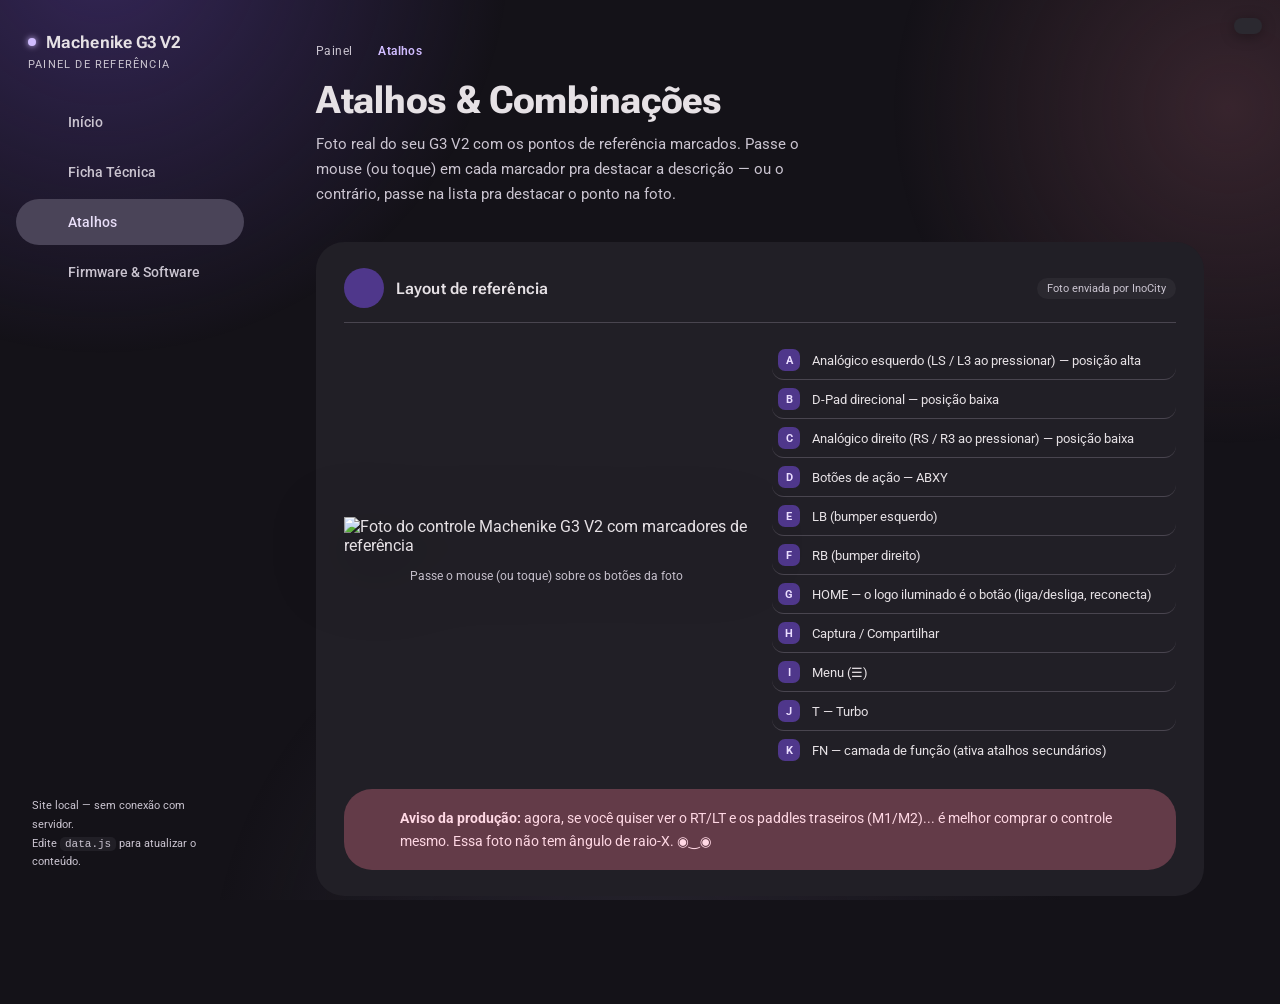
==== atalhos.html @ 8c6d6651 "Add files via upload" ====
<!DOCTYPE html>
<html lang="pt-BR">
<head>
<meta charset="UTF-8">
<meta name="viewport" content="width=device-width, initial-scale=1.0">
<meta name="color-scheme" content="dark">
<link rel="icon" type="image/svg+xml" href="favicon.svg">
<meta name="description" content="Painel de referência não-oficial do Machenike G3 V2: ficha técnica, atalhos de botões e guia de firmware.">
<title>Atalhos — Machenike G3 V2</title>
<link rel="stylesheet" href="style.css">
<script src="fundo-organico.js" defer></script>
<script src="mdharmony-switch.js" defer></script>
</head>
<body>
  <fundo-organico largura="460" velocidade="media" opacidade="0.13" style="bottom:-140px; left:-120px; opacity:0;"></fundo-organico>
  <div id="motion-toggle"></div>

  <div class="shell">
    <aside class="sidebar" id="sidebar"></aside>
    <main>
      <div class="breadcrumb">Painel <span class="micon" data-icon="chevron_right" style="width:14px;height:14px;"></span> <span class="accent">Atalhos</span></div>
      <h1 class="page-title">Atalhos & Combinações</h1>
      <p class="page-sub">Foto real do seu G3 V2 com os pontos de referência marcados. Passe o mouse (ou toque) em cada marcador pra destacar a descrição — ou o contrário, passe na lista pra destacar o ponto na foto.</p>

      <div class="panel">
        <div class="panel__head">
          <div class="head-left">
            <div class="icon-chip"><span class="micon" data-icon="gamepad"></span></div>
            <h2>Layout de referência</h2>
          </div>
          <span class="tag">Foto enviada por InoCity</span>
        </div>
        <div class="diagram-wrap">
          <div>
            <div class="photo-diagram">
              <img src="controle-foto.png" alt="Foto do controle Machenike G3 V2 com marcadores de referência">
              <button class="marker" data-letter="A" aria-label="Analógico esquerdo" style="left:24.7%; top:28.5%; width:46px; height:46px; border-radius:50%;"></button>
              <button class="marker" data-letter="B" aria-label="D-Pad direcional" style="left:36.9%; top:51.6%; width:56px; height:56px; border-radius:50%;"></button>
              <button class="marker" data-letter="C" aria-label="Analógico direito" style="left:62.9%; top:49.8%; width:46px; height:46px; border-radius:50%;"></button>
              <button class="marker" data-letter="D" aria-label="Botões de ação" style="left:75.6%; top:28.5%; width:60px; height:60px; border-radius:50%;"></button>
              <button class="marker" data-letter="E" aria-label="LB" style="left:26.9%; top:2.2%; width:52px; height:22px; border-radius:999px;"></button>
              <button class="marker" data-letter="F" aria-label="RB" style="left:72.4%; top:2.2%; width:52px; height:22px; border-radius:999px;"></button>
              <button class="marker" data-letter="G" aria-label="HOME" style="left:50.1%; top:15.5%; width:30px; height:30px; border-radius:50%;"></button>
              <button class="marker" data-letter="H" aria-label="Captura / Compartilhar" style="left:42.3%; top:25.5%; width:15px; height:15px; border-radius:50%;"></button>
              <button class="marker" data-letter="I" aria-label="Menu" style="left:57.4%; top:25.3%; width:15px; height:15px; border-radius:50%;"></button>
              <button class="marker" data-letter="J" aria-label="Turbo" style="left:50.0%; top:31.0%; width:24px; height:16px; border-radius:999px;"></button>
              <button class="marker" data-letter="K" aria-label="FN" style="left:50.0%; top:38.9%; width:24px; height:16px; border-radius:999px;"></button>
            </div>
            <p class="photo-diagram__hint">Passe o mouse (ou toque) sobre os botões da foto</p>
          </div>
          <ul class="legend" id="legend">
            <li data-letter="A"><span class="letter">A</span> Analógico esquerdo (LS / L3 ao pressionar) — posição alta</li>
            <li data-letter="B"><span class="letter">B</span> D-Pad direcional — posição baixa</li>
            <li data-letter="C"><span class="letter">C</span> Analógico direito (RS / R3 ao pressionar) — posição baixa</li>
            <li data-letter="D"><span class="letter">D</span> Botões de ação — ABXY</li>
            <li data-letter="E"><span class="letter">E</span> LB (bumper esquerdo)</li>
            <li data-letter="F"><span class="letter">F</span> RB (bumper direito)</li>
            <li data-letter="G"><span class="letter">G</span> HOME — o logo iluminado é o botão (liga/desliga, reconecta)</li>
            <li data-letter="H"><span class="letter">H</span> Captura / Compartilhar</li>
            <li data-letter="I"><span class="letter">I</span> Menu (☰)</li>
            <li data-letter="J"><span class="letter">J</span> T — Turbo</li>
            <li data-letter="K"><span class="letter">K</span> FN — camada de função (ativa atalhos secundários)</li>
          </ul>
        </div>

        <div class="callout" style="margin-top:20px; margin-bottom:0;">
          <span class="micon" data-icon="info"></span>
          <div>
            <strong>Aviso da produção:</strong> agora, se você quiser ver o RT/LT e os paddles traseiros (M1/M2)... é melhor comprar o controle mesmo. Essa foto não tem ângulo de raio-X. ◉‿◉
          </div>
        </div>
      </div>

      <div id="shortcuts"></div>
    </main>
  </div>

  <script src="icons.js"></script>
  <script src="ripple.js"></script>
  <script src="data.js"></script>
  <script src="nav.js"></script>
  <script>
    renderSidebar("atalhos.html");
    renderMotionToggle();

    const container = document.getElementById("shortcuts");
    container.innerHTML = SHORTCUTS.map((block) => `
      <div class="panel">
        <div class="panel__head">
          <div class="head-left">
            <div class="icon-chip"><span class="micon" data-icon="${block.icon}"></span></div>
            <h2>${block.categoria}</h2>
          </div>
        </div>
        ${block.lista ? block.lista.map((item) => `
          <div class="shortcut-row">
            <span class="combo">${item.combo}</span>
            <span class="acao">${item.acao}</span>
          </div>
        `).join("") : ""}
        ${block.subsecoes ? block.subsecoes.map((sub) => `
          <div class="subsecao">
            <h3 class="subsecao__titulo">${sub.titulo}</h3>
            <div class="subsecao__corpo${sub.nota ? " com-nota" : ""}">
              <ol class="steps">
                ${sub.passos.map((passo) => `<li>${passo}</li>`).join("")}
              </ol>
              ${sub.nota ? `
                <div class="callout callout--compacta">
                  <span class="micon" data-icon="info"></span>
                  <div>${sub.nota}</div>
                </div>
              ` : ""}
            </div>
          </div>
        `).join("") : ""}
      </div>
    `).join("");
    hydrateIcons(document);

    /* liga o hover/foco dos marcadores na foto com a linha correspondente
       na legenda, nos dois sentidos — destaque visual sincronizado. */
    const markers = document.querySelectorAll(".marker");
    const legendItems = document.querySelectorAll("#legend li[data-letter]");

    function ativar(letra) {
      markers.forEach((m) => m.classList.toggle("is-active", m.dataset.letter === letra));
      legendItems.forEach((li) => li.classList.toggle("is-active", li.dataset.letter === letra));
    }
    function desativarTudo() {
      markers.forEach((m) => m.classList.remove("is-active"));
      legendItems.forEach((li) => li.classList.remove("is-active"));
    }

    markers.forEach((m) => {
      m.addEventListener("mouseenter", () => ativar(m.dataset.letter));
      m.addEventListener("focus", () => ativar(m.dataset.letter));
      m.addEventListener("mouseleave", desativarTudo);
      m.addEventListener("blur", desativarTudo);
    });
    legendItems.forEach((li) => {
      li.addEventListener("mouseenter", () => ativar(li.dataset.letter));
      li.addEventListener("mouseleave", desativarTudo);
    });
  </script>
</body>
</html>
---- style.css ----
@import url('https://fonts.googleapis.com/css2?family=Roboto:wght@400;500;700&family=Roboto+Flex:opsz,wght@8..144,400..800&display=swap');

/* ============================================================
   MATERIAL YOU — Dynamic Color (baseline M3 dark tonal palette)
   Seed: violeta expressivo (padrão M3), com secundário/terciário
   derivados — a mesma estrutura de cor que o Android usa a
   partir do papel de parede.
   ============================================================ */
:root {
  --md-primary: #D0BCFF;
  --md-on-primary: #381E72;
  --md-primary-container: #4F378B;
  --md-on-primary-container: #EADDFF;

  --md-secondary: #CCC2DC;
  --md-on-secondary: #332D41;
  --md-secondary-container: #4A4458;
  --md-on-secondary-container: #E8DEF8;

  --md-tertiary: #EFB8C8;
  --md-on-tertiary: #492532;
  --md-tertiary-container: #633B48;
  --md-on-tertiary-container: #FFD8E4;

  --md-error: #F2B8B5;

  --md-bg: #141218;
  --md-on-bg: #E6E1E5;

  --md-surface: #141218;
  --md-on-surface: #E6E1E5;
  --md-surface-variant: #49454F;
  --md-on-surface-variant: #CAC4D0;

  --md-outline: #938F99;
  --md-outline-variant: #49454F;

  --md-scrim-lowest: #0F0D13;
  --md-surface-low: #1D1B20;
  --md-surface-container: #211F26;
  --md-surface-high: #2B2930;
  --md-surface-highest: #36343B;

  --shape-xs: 12px;
  --shape-sm: 16px;
  --shape-md: 20px;
  --shape-lg: 28px;
  --shape-xl: 36px;

  --m3-standard: cubic-bezier(0.2, 0, 0, 1);
  --m3-spring: cubic-bezier(0.34, 1.56, 0.64, 1);
  --m3-spring-soft: cubic-bezier(0.3, 1.2, 0.4, 1);

  --font-body: 'Roboto', system-ui, sans-serif;
  --font-display: 'Roboto Flex', 'Roboto', system-ui, sans-serif;
  --mono: 'Roboto', system-ui, monospace;

  /* ------------------------------------------------------------
     Pontes de compatibilidade para os Web Components trazidos do
     repo md3-componentes (evyly). Esses componentes esperam as
     variáveis --md-sys-color-* e --md-motion-* no host da página
     (padrão de nomenclatura oficial do Material Design Tokens).
     Sem isso, o switch por exemplo perde a cor E a animação de
     "esticar" o thumb (o transition-duration vira inválido).
     ------------------------------------------------------------ */
  --md-sys-color-primary: var(--md-primary);
  --md-sys-color-on-primary: var(--md-on-primary);
  --md-sys-color-primary-container: var(--md-primary-container);
  --md-sys-color-on-primary-container: var(--md-on-primary-container);
  --md-sys-color-secondary-container: var(--md-secondary-container);
  --md-sys-color-on-secondary-container: var(--md-on-secondary-container);
  --md-sys-color-surface-variant: var(--md-surface-variant);
  --md-sys-color-outline: var(--md-outline);
  --md-sys-color-on-surface: var(--md-on-surface);
  --md-sys-color-inverse-on-surface: var(--md-surface-highest);
  --md-sys-shape-corner-full: 624.9375rem;

  --md-motion-duration: 380ms;
  --md-motion-easing-standard: cubic-bezier(0.2, 0, 0, 1);
  --md-motion-easing-expressive: cubic-bezier(0.3, 1, 0.1, 1);
  --md-motion-easing-stretch: cubic-bezier(0.42, 1.67, 0.21, 0.9);
}

* { box-sizing: border-box; }

html { background: #141218; }

html, body {
  margin: 0;
  padding: 0;
  background: var(--md-bg);
  color: var(--md-on-bg);
  font-family: var(--font-body);
}

body {
  position: relative;
  min-height: 100vh;
  overflow-x: hidden;
}

body::before {
  content: "";
  position: fixed;
  inset: 0;
  z-index: 0;
  background:
    radial-gradient(680px circle at 8% -6%, color-mix(in srgb, var(--md-primary-container) 55%, transparent), transparent 60%),
    radial-gradient(560px circle at 96% 12%, color-mix(in srgb, var(--md-tertiary-container) 45%, transparent), transparent 60%),
    radial-gradient(720px circle at 50% 110%, color-mix(in srgb, var(--md-secondary-container) 35%, transparent), transparent 60%);
  pointer-events: none;
}

a { color: inherit; text-decoration: none; }

.micon {
  width: 22px;
  height: 22px;
  display: inline-block;
  flex-shrink: 0;
  fill: none;
  stroke: currentColor;
  stroke-width: 1.8;
  stroke-linecap: round;
  stroke-linejoin: round;
  vertical-align: middle;
  transition: transform 0.45s var(--m3-spring), stroke-width 0.35s var(--m3-spring-soft), fill-opacity 0.35s var(--m3-spring-soft);
  transform-origin: center;
}

.shell {
  position: relative;
  z-index: 1;
  display: grid;
  grid-template-columns: 260px 1fr;
  min-height: 100vh;
}

.sidebar {
  padding: 28px 16px;
  position: sticky;
  top: 0;
  height: 100vh;
  display: flex;
  flex-direction: column;
}

.sidebar__brand { padding: 4px 12px 20px; margin-bottom: 8px; }
.sidebar__brand .brand-row { display: flex; align-items: center; gap: 10px; }
.sidebar__brand .micon { width: 22px; height: 22px; color: var(--md-primary); }
.sidebar__brand .live-dot {
  width: 8px;
  height: 8px;
  border-radius: 50%;
  background: var(--md-primary);
  box-shadow: 0 0 6px var(--md-primary);
  flex-shrink: 0;
  animation: live-dot-pulso 2s ease-in-out infinite;
}
@keyframes live-dot-pulso {
  0%, 100% { opacity: 1; transform: scale(1); }
  50% { opacity: 0.4; transform: scale(0.75); }
}
.sidebar__brand strong {
  font-family: var(--font-display);
  font-variation-settings: 'wght' 650, 'opsz' 24;
  font-size: 17px;
  letter-spacing: 0.1px;
}
.sidebar__brand span.eyebrow {
  display: block;
  font-size: 11px;
  color: var(--md-on-surface-variant);
  margin-top: 6px;
  letter-spacing: 1.2px;
  text-transform: uppercase;
}

.nav-list { display: flex; flex-direction: column; gap: 4px; }

.nav-item {
  position: relative;
  display: flex;
  align-items: center;
  gap: 14px;
  padding: 12px 16px;
  font-size: 14px;
  font-weight: 500;
  color: var(--md-on-surface-variant);
  border-radius: var(--shape-xl);
  transition: background 0.35s var(--m3-standard), color 0.35s var(--m3-standard), border-radius 0.35s var(--m3-standard);
  z-index: 1;
}
.nav-item .micon { width: 22px; height: 22px; }
.nav-item:hover {
  background: color-mix(in srgb, var(--md-surface-high) 70%, transparent);
  border-radius: var(--shape-sm);
}
.nav-item:hover .micon {
  transform: rotate(-10deg) scale(1.1);
  stroke-width: 2.2;
}
.nav-item.active { color: var(--md-on-secondary-container); background: var(--md-secondary-container); }
.nav-item.active .micon {
  stroke-width: 2.2;
  fill: currentColor;
  fill-opacity: 0.18;
  color: var(--md-secondary);
}

.sidebar__footer {
  margin-top: auto;
  padding: 16px 16px 0;
  font-size: 11px;
  color: var(--md-on-surface-variant);
  line-height: 1.7;
}
.sidebar__footer code { background: var(--md-surface-container); padding: 1px 5px; border-radius: 5px; }

main { position: relative; z-index: 1; padding: 44px 56px 90px; max-width: 1000px; }

.breadcrumb {
  display: flex;
  align-items: center;
  gap: 6px;
  font-size: 12px;
  color: var(--md-on-surface-variant);
  letter-spacing: 0.4px;
  margin-bottom: 20px;
  animation: fade-up 0.5s var(--m3-standard) both;
}
.breadcrumb .accent { color: var(--md-primary); font-weight: 600; }

h1.page-title {
  font-family: var(--font-display);
  font-variation-settings: 'wght' 700, 'opsz' 40;
  font-size: 38px;
  letter-spacing: -0.3px;
  margin: 0 0 10px;
  animation: fade-up 0.55s var(--m3-standard) both;
  animation-delay: 0.05s;
}

.page-sub {
  color: var(--md-on-surface-variant);
  font-size: 15px;
  margin: 0 0 36px;
  max-width: 62ch;
  line-height: 1.65;
  animation: fade-up 0.55s var(--m3-standard) both;
  animation-delay: 0.1s;
}

.panel {
  background: var(--md-surface-container);
  border-radius: var(--shape-lg);
  padding: 26px 28px;
  margin-bottom: 18px;
  animation: fade-up 0.55s var(--m3-standard) both;
  transition: border-radius 0.4s var(--m3-standard), background 0.3s ease;
}
.panel:hover { border-radius: var(--shape-xl) var(--shape-xs) var(--shape-xl) var(--shape-xs); }

.panel__head {
  display: flex;
  align-items: center;
  gap: 12px;
  justify-content: space-between;
  margin-bottom: 18px;
  padding-bottom: 14px;
  border-bottom: 1px solid var(--md-outline-variant);
}
.panel__head .head-left { display: flex; align-items: center; gap: 12px; }

.icon-chip {
  display: flex;
  align-items: center;
  justify-content: center;
  width: 40px;
  height: 40px;
  border-radius: var(--shape-md);
  background: var(--md-primary-container);
  color: var(--md-on-primary-container);
  flex-shrink: 0;
  transition: border-radius 0.4s var(--m3-standard), transform 0.4s var(--m3-spring);
}
.panel:hover .icon-chip { border-radius: 50%; transform: rotate(20deg); }
.icon-chip .micon { width: 21px; height: 21px; }

.panel__head h2 {
  font-family: var(--font-display);
  font-variation-settings: 'wght' 600, 'opsz' 20;
  font-size: 16px;
  letter-spacing: 0.1px;
  margin: 0;
}
.panel__head .tag {
  font-size: 11px;
  color: var(--md-on-surface-variant);
  background: var(--md-surface-high);
  padding: 4px 10px;
  border-radius: 999px;
}

table.spec { width: 100%; border-collapse: collapse; font-size: 13.5px; }
table.spec tr { border-bottom: 1px solid var(--md-outline-variant); }
table.spec tr:last-child { border-bottom: none; }
table.spec td { padding: 12px 6px; vertical-align: top; }
table.spec td:first-child { color: var(--md-on-surface-variant); width: 40%; }
table.spec td:last-child { font-size: 13px; }
.pending {
  color: var(--md-tertiary);
  background: color-mix(in srgb, var(--md-tertiary-container) 45%, transparent);
  padding: 2px 8px;
  border-radius: 999px;
  display: inline-block;
}

.shortcut-row {
  display: grid;
  grid-template-columns: minmax(200px, 300px) 1fr;
  gap: 16px;
  padding: 13px 6px;
  border-bottom: 1px solid var(--md-outline-variant);
  align-items: start;
}
.shortcut-row:last-child { border-bottom: none; }
.combo {
  display: inline-block;
  font-size: 12.5px;
  font-weight: 500;
  background: var(--md-primary-container);
  color: var(--md-on-primary-container);
  padding: 6px 12px;
  border-radius: var(--shape-sm);
  width: fit-content;
  transition: border-radius 0.35s var(--m3-standard);
}
.shortcut-row:hover .combo { border-radius: 999px; }
.shortcut-row .acao { font-size: 13.5px; color: var(--md-on-surface); line-height: 1.55; padding-top: 4px; }

.grid3 { display: grid; grid-template-columns: repeat(3, 1fr); gap: 16px; margin-top: 8px; }

.nav-card {
  display: block;
  background: var(--md-surface-container);
  border-radius: var(--shape-lg);
  padding: 22px;
  transition: border-radius 0.4s var(--m3-standard), transform 0.35s var(--m3-spring), background 0.3s ease;
  animation: fade-up 0.6s var(--m3-standard) both;
}
.nav-card:nth-child(1) { animation-delay: 0.15s; }
.nav-card:nth-child(2) { animation-delay: 0.25s; }
.nav-card:nth-child(3) { animation-delay: 0.35s; }
.nav-card:hover {
  border-radius: var(--shape-xl) var(--shape-xs) var(--shape-xl) var(--shape-xs);
  transform: translateY(-4px);
  background: var(--md-surface-high);
}
.nav-card .icon-chip { margin-bottom: 14px; }
.nav-card:hover .icon-chip {
  border-radius: 50%;
  transform: rotate(-18deg) scale(1.05);
  background: var(--md-tertiary-container);
  color: var(--md-on-tertiary-container);
}
.nav-card h3 { font-family: var(--font-display); font-variation-settings: 'wght' 650, 'opsz' 24; font-size: 18px; margin: 0 0 8px; }
.nav-card p { font-size: 13px; color: var(--md-on-surface-variant); margin: 0; line-height: 1.55; }

.steps { counter-reset: step; list-style: none; padding: 0; margin: 0; }
.subsecao { margin-top: 18px; }
.subsecao:first-child { margin-top: 0; }
.subsecao__titulo {
  font-family: var(--font-display);
  font-variation-settings: 'wght' 600, 'opsz' 18;
  font-size: 13.5px;
  color: var(--md-primary);
  margin: 0 0 8px;
  padding-bottom: 8px;
  border-bottom: 1px solid var(--md-outline-variant);
}
.subsecao + .subsecao { margin-top: 22px; }

/* ---------- mini-lista dentro de uma célula da ficha técnica ---------- */
.mini-lista {
  list-style: none;
  padding: 0;
  margin: 0;
  display: flex;
  flex-direction: column;
  gap: 6px;
}
.mini-lista li {
  display: flex;
  align-items: center;
  gap: 8px;
}
.mini-lista .micon {
  width: 16px;
  height: 16px;
  color: var(--md-primary);
  flex-shrink: 0;
}

/* ---------- lista de cores com amostra visual ---------- */
.lista-cores {
  list-style: none;
  padding: 0;
  margin: 0;
  display: flex;
  flex-direction: column;
  gap: 7px;
}
.lista-cores li { display: flex; align-items: center; gap: 9px; }
.amostra-cor {
  width: 16px;
  height: 16px;
  border-radius: 50%;
  border: 1.5px solid rgba(255, 255, 255, 0.4);
  flex-shrink: 0;
  box-shadow: 0 0 0 1px rgba(0, 0, 0, 0.5);
}
.amostra-cor.transparente {
  box-shadow: 0 0 0 1px rgba(0, 0, 0, 0.5), inset 0 0 5px rgba(255, 255, 255, 0.6);
  opacity: 0.8;
}
.mini-nota {
  font-size: 11.5px;
  color: var(--md-on-surface-variant);
  margin: 8px 0 0;
  font-style: italic;
}

/* ---------- chips de compatibilidade (Material 3 Assist Chip) ---------- */
.chip-row {
  display: flex;
  flex-wrap: wrap;
  gap: 10px;
  margin-bottom: 28px;
}
.chip {
  display: inline-flex;
  align-items: center;
  gap: 8px;
  padding: 8px 16px 8px 12px;
  border-radius: 999px;
  background: var(--md-surface-container);
  border: 1px solid var(--md-outline-variant);
  color: var(--md-on-surface);
  font-size: 13px;
  font-weight: 500;
  animation: fade-up 0.5s var(--m3-standard) both;
  transition: background 0.3s ease, border-color 0.3s ease, transform 0.3s var(--m3-spring);
}
.chip:hover {
  background: var(--md-surface-high);
  border-color: var(--md-primary);
  transform: translateY(-2px);
}
.chip .micon { width: 18px; height: 18px; color: var(--md-primary); }

/* ---------- efeito ripple genuíno (ondulação de toque Material) ---------- */
.md-ripple {
  position: absolute;
  border-radius: 50%;
  background: currentColor;
  opacity: 0.22;
  transform: scale(0);
  pointer-events: none;
  animation: md-ripple-anim 0.65s var(--m3-standard);
}
@keyframes md-ripple-anim {
  to { transform: scale(1); opacity: 0; }
}

.subsecao__corpo { display: block; }
.subsecao__corpo.com-nota {
  display: grid;
  grid-template-columns: 1fr 1fr;
  gap: 20px;
  align-items: stretch;
}
.subsecao__corpo.com-nota .steps { align-self: start; }
.callout--compacta {
  margin: 0;
  padding: 14px 16px;
  border-radius: var(--shape-md);
  font-size: 12.5px;
  height: fit-content;
  align-self: center;
}
@media (max-width: 640px) {
  .subsecao__corpo.com-nota { grid-template-columns: 1fr; }
}
.steps li {
  counter-increment: step;
  position: relative;
  padding: 12px 0 12px 46px;
  border-bottom: 1px solid var(--md-outline-variant);
  font-size: 14px;
  line-height: 1.55;
}
.steps li:last-child { border-bottom: none; }
.steps li::before {
  content: counter(step);
  position: absolute;
  left: 0;
  top: 9px;
  width: 28px;
  height: 28px;
  background: var(--md-primary-container);
  color: var(--md-on-primary-container);
  border-radius: var(--shape-sm);
  font-size: 12px;
  font-weight: 600;
  display: flex;
  align-items: center;
  justify-content: center;
  transition: border-radius 0.35s var(--m3-standard);
}
.steps li:hover::before { border-radius: 50%; }

.note-list { list-style: none; padding: 0; margin: 0; }
.note-list li {
  padding: 10px 0 10px 30px;
  position: relative;
  font-size: 13.5px;
  color: var(--md-on-surface-variant);
  line-height: 1.55;
  border-bottom: 1px solid var(--md-outline-variant);
}
.note-list li:last-child { border-bottom: none; }
.note-list li::before {
  content: "▸";
  position: absolute;
  left: 2px;
  top: 8px;
  font-size: 14px;
  color: var(--md-tertiary);
}

.btn {
  display: inline-flex;
  align-items: center;
  gap: 8px;
  padding: 11px 24px;
  border-radius: 999px;
  background: var(--md-primary);
  color: var(--md-on-primary);
  font-size: 14px;
  font-weight: 600;
  transition: transform 0.3s var(--m3-spring), box-shadow 0.3s ease;
}
.btn:hover {
  transform: translateY(-2px);
  box-shadow: 0 6px 18px color-mix(in srgb, var(--md-primary) 40%, transparent);
}

.link-list { list-style: none; padding: 0; margin: 0; }
.link-list li { padding: 4px 0; border-bottom: 1px solid var(--md-outline-variant); }
.link-list li:last-child { border-bottom: none; }
.link-list a {
  display: flex;
  align-items: center;
  gap: 10px;
  padding: 10px 4px;
  color: var(--md-primary);
  font-size: 13.5px;
  border-radius: var(--shape-xs);
  transition: background 0.3s ease, padding-left 0.3s var(--m3-standard);
}
.link-list a:hover { background: var(--md-surface-high); padding-left: 12px; }
.link-list a .micon { width: 18px; height: 18px; transition: transform 0.4s var(--m3-spring); }
.link-list a:hover .micon { transform: rotate(45deg); }

.callout {
  display: flex;
  gap: 14px;
  background: var(--md-tertiary-container);
  color: var(--md-on-tertiary-container);
  padding: 18px 20px;
  border-radius: var(--shape-lg);
  font-size: 13.5px;
  line-height: 1.65;
  margin-bottom: 24px;
  animation: fade-up 0.6s var(--m3-standard) both;
  animation-delay: 0.45s;
}
.callout .micon { flex-shrink: 0; width: 22px; height: 22px; fill: currentColor; fill-opacity: 0.15; }
.callout strong { font-weight: 700; }

.hero-icon {
  width: 64px;
  height: 64px;
  flex-shrink: 0;
  display: flex;
  align-items: center;
  justify-content: center;
  border-radius: var(--shape-lg);
  background: linear-gradient(135deg, var(--md-primary-container), var(--md-tertiary-container));
  animation: hero-icon-morph 6s ease-in-out infinite, fade-up 0.6s var(--m3-standard) both;
}
.hero-icon .micon {
  width: 32px;
  height: 32px;
  color: var(--md-on-primary-container);
  stroke-width: 1.6;
  animation: hero-icon-balanco 3.4s ease-in-out infinite;
}
@keyframes hero-icon-morph {
  0%, 100% { border-radius: var(--shape-lg); }
  50% { border-radius: 50%; }
}
@keyframes hero-icon-balanco {
  0%, 100% { transform: rotate(-6deg) scale(1); }
  50% { transform: rotate(6deg) scale(1.08); }
}

.hero { display: flex; align-items: center; gap: 24px; margin-bottom: 32px; }
.hero__status { font-size: 12px; color: var(--md-on-surface-variant); display: flex; align-items: center; gap: 8px; }
.hero__status .micon { width: 16px; height: 16px; color: var(--md-primary); animation: spin-in 1s var(--m3-spring) both; }

.diagram-wrap { display: grid; grid-template-columns: 1fr 1fr; gap: 24px; align-items: center; }
.diagram-wrap svg { width: 100%; height: auto; }
.legend { list-style: none; padding: 0; margin: 0; font-size: 13px; }
.legend li {
  display: flex;
  gap: 12px;
  padding: 8px 6px;
  border-bottom: 1px solid var(--md-outline-variant);
  align-items: center;
  border-radius: var(--shape-xs);
  transition: background 0.3s ease, padding-left 0.3s var(--m3-standard), box-shadow 0.35s var(--m3-spring-soft);
  cursor: default;
}
.legend li:last-child { border-bottom: none; }
.legend li.is-active {
  background: var(--md-surface-high);
  padding-left: 10px;
  box-shadow: inset 3px 0 0 var(--md-primary), 0 0 16px color-mix(in srgb, var(--md-primary) 35%, transparent);
}
.legend .letter {
  font-size: 11px;
  font-weight: 700;
  color: var(--md-on-primary-container);
  background: var(--md-primary-container);
  width: 22px;
  height: 22px;
  border-radius: 7px;
  display: flex;
  align-items: center;
  justify-content: center;
  flex-shrink: 0;
  transition: border-radius 0.35s var(--m3-standard);
}
.legend li.is-active .letter { border-radius: 999px; background: var(--md-primary); color: var(--md-on-primary); }

/* ---------- foto real do controle com marcadores interativos ---------- */
.photo-diagram {
  position: relative;
  width: 100%;
  max-width: 420px;
  margin: 0 auto;
}
.photo-diagram img {
  width: 100%;
  display: block;
  filter: drop-shadow(0 18px 34px rgba(0, 0, 0, 0.55));
  animation: fade-up 0.6s var(--m3-standard) both;
}
.marker {
  position: absolute;
  transform: translate(-50%, -50%);
  background: transparent;
  border: none;
  padding: 0;
  margin: 0;
  cursor: pointer;
  -webkit-tap-highlight-color: transparent;
}
/* miolo: brilho radial que preenche a área do botão real */
.marker::before {
  content: "";
  position: absolute;
  inset: 0;
  border-radius: inherit;
  background: radial-gradient(circle, color-mix(in srgb, var(--md-primary) 60%, transparent) 0%, color-mix(in srgb, var(--md-primary) 15%, transparent) 55%, transparent 78%);
  opacity: 0;
  transform: scale(0.55);
  transition: opacity 0.4s var(--m3-spring-soft), transform 0.5s var(--m3-spring);
}
/* contorno: aro que "respira" pra fora ao ativar */
.marker::after {
  content: "";
  position: absolute;
  inset: 0;
  border-radius: inherit;
  border: 1.5px solid var(--md-primary);
  opacity: 0;
  transform: scale(0.8);
  transition: opacity 0.35s var(--m3-spring-soft), transform 0.5s var(--m3-spring);
}
.marker:hover::before,
.marker:focus-visible::before,
.marker.is-active::before {
  opacity: 1;
  transform: scale(1.35);
}
.marker:hover::after,
.marker:focus-visible::after,
.marker.is-active::after {
  opacity: 0.85;
  transform: scale(1.15);
}
.marker:focus-visible { outline: none; }
.photo-diagram__hint {
  text-align: center;
  font-size: 11.5px;
  color: var(--md-on-surface-variant);
  margin-top: 14px;
}


@keyframes fade-up { from { opacity: 0; transform: translateY(10px); } to { opacity: 1; transform: translateY(0); } }
@keyframes spin-in { from { opacity: 0; transform: rotate(-90deg) scale(0.5); } to { opacity: 1; transform: rotate(0deg) scale(1); } }

/* ============================================================
   TRANSIÇÕES ENTRE PÁGINAS — estilo Material You
   A View Transitions API anima a troca entre páginas de verdade
   (navegação real, com URL própria por página) em vez do
   "pisca branco e recarrega tudo" padrão do navegador. Isso
   também evita o flash de ícone: como o SVG já está pronto na
   tela antiga, o crossfade nunca expõe um estado "cru".
   Funciona em navegadores com suporte (Chrome/Edge recentes);
   nos demais, a navegação simplesmente ocorre normal, sem erro.
   ============================================================ */
@view-transition {
  navigation: auto;
}

::view-transition-old(root) {
  animation: mdy-saida 0.3s var(--m3-standard) both;
}
::view-transition-new(root) {
  animation: mdy-entrada 0.42s var(--m3-spring-soft) both;
}

@keyframes mdy-saida {
  from { opacity: 1; transform: scale(1); }
  to   { opacity: 0; transform: scale(0.985); }
}
@keyframes mdy-entrada {
  from { opacity: 0; transform: scale(1.015); }
  to   { opacity: 1; transform: scale(1); }
}

/* Saída controlada por JS (initPageTransitions em nav.js) — garante
   a mesma animação em qualquer navegador, com ou sem suporte à
   View Transitions API acima. Anima só o conteúdo (main), mantendo
   a barra de navegação estável — como uma troca de tela no Android. */
.pagina-saindo main {
  animation: mdy-saida-conteudo 0.22s var(--m3-standard) both;
  pointer-events: none;
}
.pagina-saindo #motion-toggle {
  animation: mdy-saida-conteudo 0.22s var(--m3-standard) both;
}
@keyframes mdy-saida-conteudo {
  from { opacity: 1; transform: translateY(0) scale(1); }
  to   { opacity: 0; transform: translateY(-10px) scale(0.98); }
}

/* ---------- toggle fixo de animações (usa mdharmony-switch) ---------- */
#motion-toggle {
  position: fixed;
  top: 18px;
  right: 18px;
  z-index: 60;
  display: flex;
  align-items: center;
  gap: 10px;
  background: var(--md-surface-high);
  padding: 8px 16px 8px 12px;
  border-radius: 999px;
  font-size: 12px;
  font-weight: 500;
  color: var(--md-on-surface-variant);
  box-shadow: 0 2px 14px rgba(0, 0, 0, 0.35);
  animation: fade-up 0.6s var(--m3-standard) both;
  animation-delay: 0.15s;
}
#motion-toggle .micon { width: 18px; height: 18px; color: var(--md-primary); }

/* estado global: animações desligadas pelo toggle */
.motion-off *,
.motion-off *::before,
.motion-off *::after {
  animation-duration: 0.001ms !important;
  animation-iteration-count: 1 !important;
  transition-duration: 0.001ms !important;
}

/* ---------- fundo-organico: cor + entrada/saída animada ---------- */
fundo-organico { color: var(--md-primary); }
fundo-organico.fo-2 { color: var(--md-tertiary); }
fundo-organico.fo-3 { color: var(--md-secondary); }

/* Transição de opacidade a partir de fora — não mexe em "transform"
   pra não brigar com a rotação contínua que o próprio componente já
   aplica no :host. Entra suave no load (JS remove o opacity:0 inline
   inicial) e sai junto com o resto do conteúdo ao trocar de página. */
fundo-organico {
  transition: opacity 0.8s var(--m3-standard);
}
.pagina-saindo fundo-organico {
  opacity: 0 !important;
  transition: opacity 0.22s var(--m3-standard);
}

/* ============================================================
   RESPONSIVO
   Desktop: navigation rail lateral.
   Mobile: navigation bar fixa embaixo (padrão Android/iOS),
   igual qualquer app/site comum se adaptando pra celular.
   ============================================================ */
@media (max-width: 840px) {
  .shell { grid-template-columns: 1fr; }

  main {
    padding: 84px 20px calc(92px + env(safe-area-inset-bottom));
  }

  .sidebar {
    position: fixed;
    left: 0;
    right: 0;
    bottom: 0;
    top: auto;
    height: auto;
    flex-direction: row;
    align-items: center;
    padding: 6px 6px calc(6px + env(safe-area-inset-bottom));
    background: var(--md-surface-container);
    border-radius: var(--shape-lg) var(--shape-lg) 0 0;
    box-shadow: 0 -6px 24px rgba(0, 0, 0, 0.4);
    z-index: 50;
  }
  .sidebar__brand, .sidebar__footer { display: none; }

  .nav-list {
    flex-direction: row;
    width: 100%;
    justify-content: space-around;
    gap: 0;
  }

  .nav-item {
    flex-direction: column;
    align-items: center;
    justify-content: center;
    gap: 3px;
    padding: 8px 6px;
    font-size: 10.5px;
    flex: 1;
    text-align: center;
    border-radius: var(--shape-sm);
  }
  .nav-item:hover { background: transparent; }
  .nav-item.active { background: transparent; }
  .nav-item.active span:not(.micon) { color: var(--md-primary); font-weight: 600; }
  .nav-item .micon {
    padding: 4px 16px;
    border-radius: 999px;
    transition: background 0.4s var(--m3-spring-soft), transform 0.45s var(--m3-spring);
  }
  .nav-item.active .micon { background: var(--md-secondary-container); }

  #motion-toggle {
    top: 14px;
    right: 14px;
    padding: 7px 12px 7px 10px;
  }
  #motion-toggle .toggle-label { display: none; }

  .grid3 { grid-template-columns: 1fr; }
  .diagram-wrap { grid-template-columns: 1fr; }
  .shortcut-row { grid-template-columns: 1fr; }
  h1.page-title { font-size: 30px; }
}

@media (max-width: 420px) {
  main { padding-left: 16px; padding-right: 16px; }
  .panel { padding: 20px; }
}

@media (prefers-reduced-motion: reduce) {
  *, *::before, *::after {
    animation-duration: 0.001ms !important;
    animation-iteration-count: 1 !important;
    transition-duration: 0.001ms !important;
  }
}
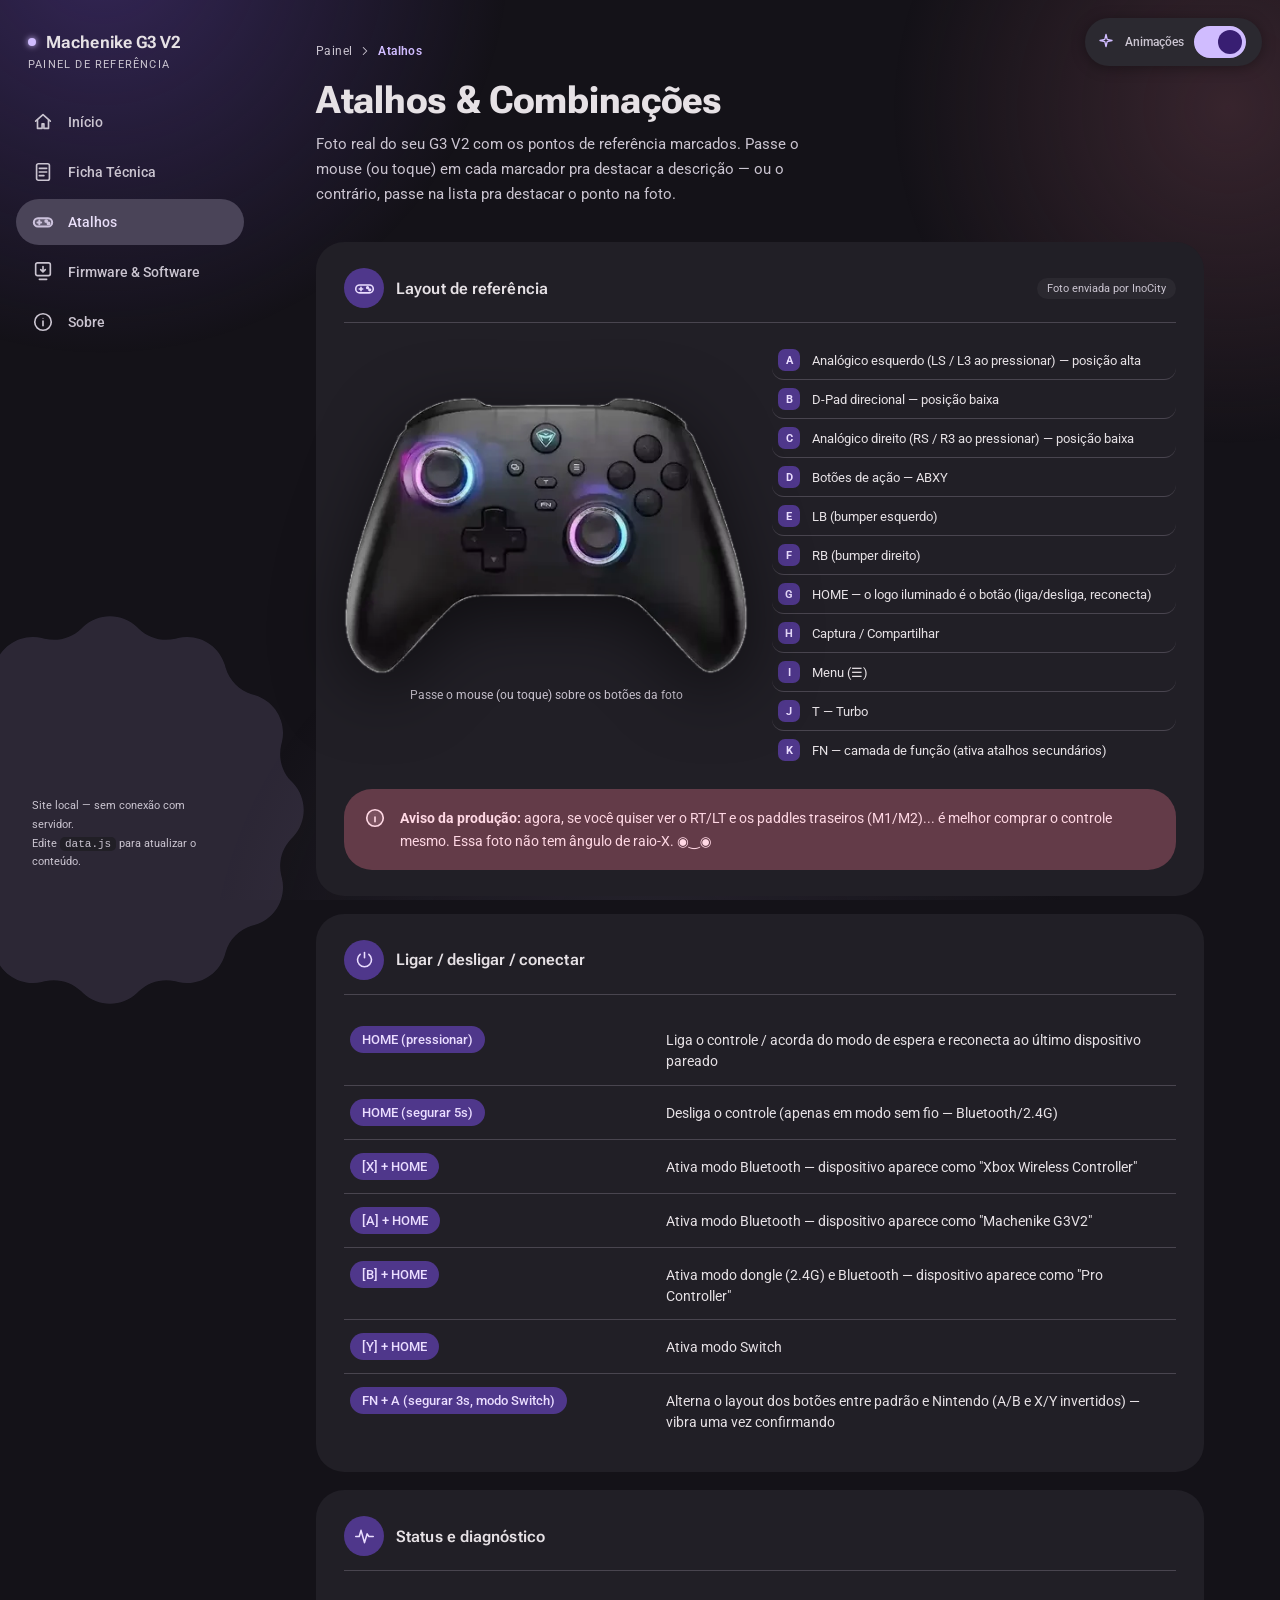
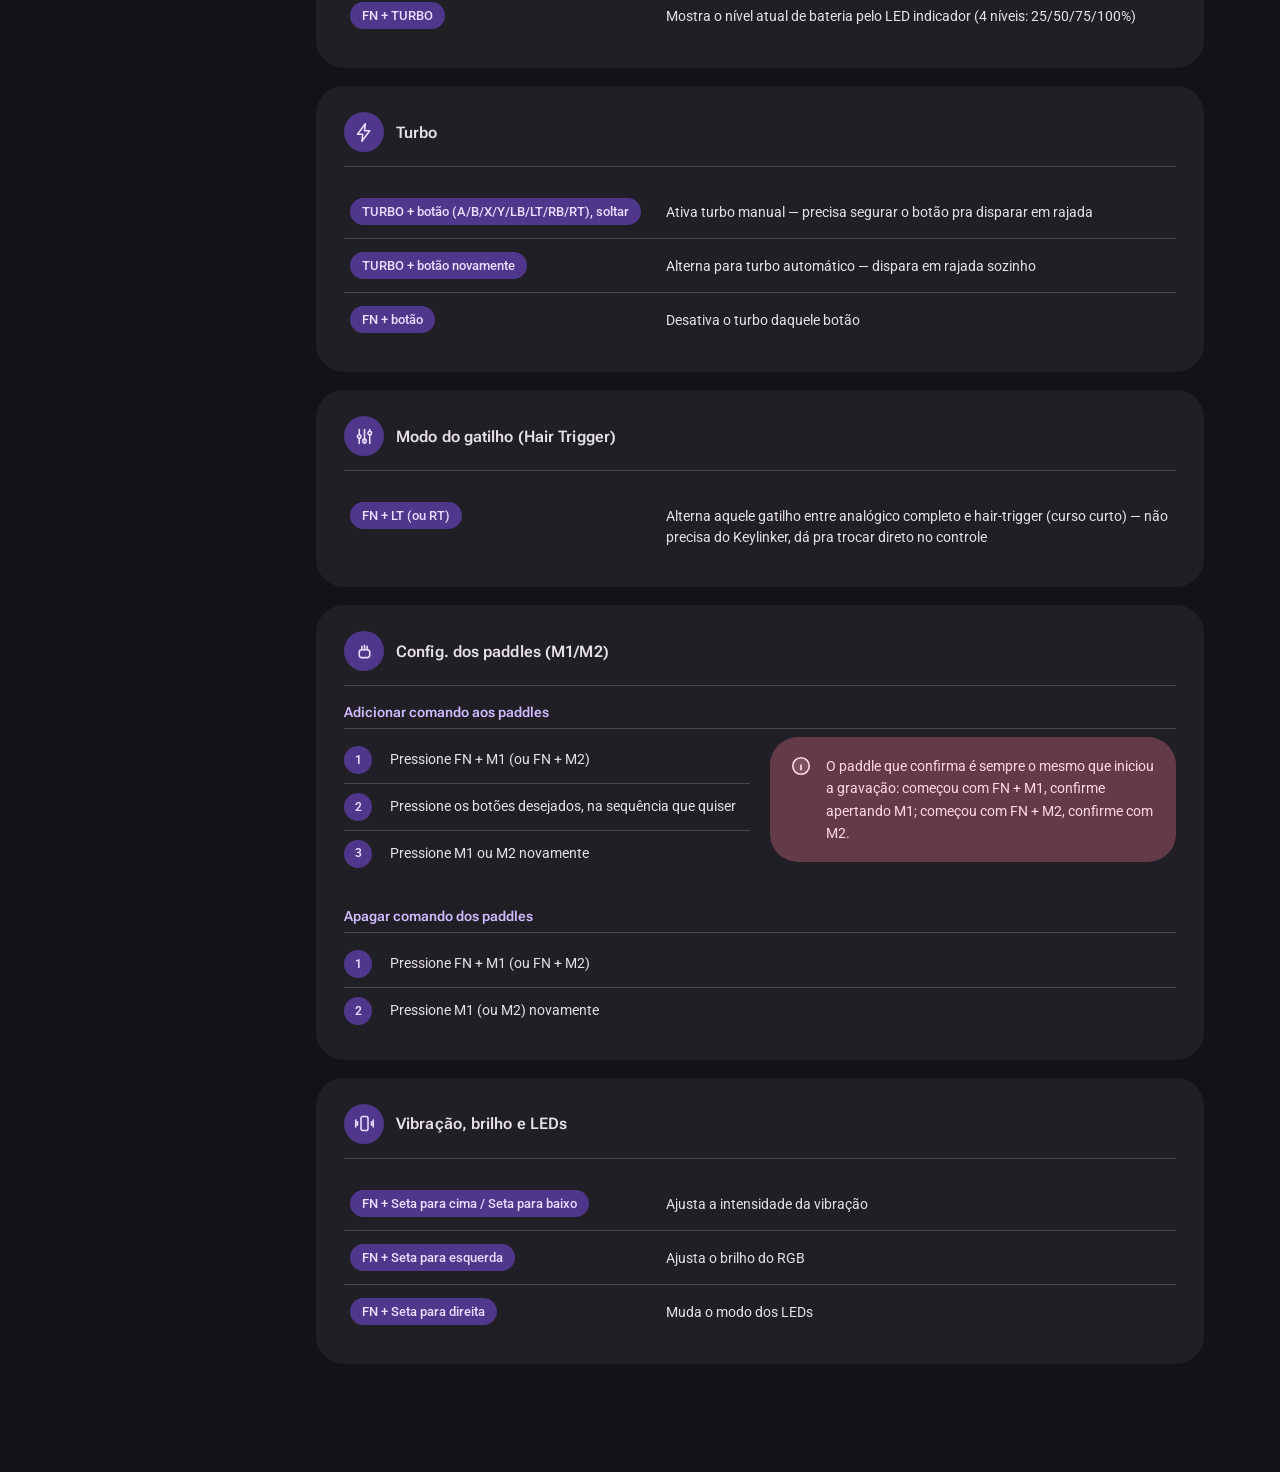
==== commit 9d285471: "some adjustments on da controller" ====
--- a/atalhos.html
+++ b/atalhos.html
@@ -35,16 +35,16 @@
             <div class="photo-diagram">
               <img src="controle-foto.png" alt="Foto do controle Machenike G3 V2 com marcadores de referência">
               <button class="marker" data-letter="A" aria-label="Analógico esquerdo" style="left:24.7%; top:28.5%; width:46px; height:46px; border-radius:50%;"></button>
-              <button class="marker" data-letter="B" aria-label="D-Pad direcional" style="left:36.9%; top:51.6%; width:56px; height:56px; border-radius:50%;"></button>
+              <button class="marker" data-letter="B" aria-label="D-Pad direcional" style="left:36.9%; top:51.6%; width:65px; height:65px; border-radius:50%;"></button>
               <button class="marker" data-letter="C" aria-label="Analógico direito" style="left:62.9%; top:49.8%; width:46px; height:46px; border-radius:50%;"></button>
-              <button class="marker" data-letter="D" aria-label="Botões de ação" style="left:75.6%; top:28.5%; width:60px; height:60px; border-radius:50%;"></button>
+              <button class="marker" data-letter="D" aria-label="Botões de ação" style="left:75.6%; top:28.5%; width:80px; height:80px; border-radius:50%;"></button>
               <button class="marker" data-letter="E" aria-label="LB" style="left:26.9%; top:2.2%; width:52px; height:22px; border-radius:999px;"></button>
               <button class="marker" data-letter="F" aria-label="RB" style="left:72.4%; top:2.2%; width:52px; height:22px; border-radius:999px;"></button>
-              <button class="marker" data-letter="G" aria-label="HOME" style="left:50.1%; top:15.5%; width:30px; height:30px; border-radius:50%;"></button>
-              <button class="marker" data-letter="H" aria-label="Captura / Compartilhar" style="left:42.3%; top:25.5%; width:15px; height:15px; border-radius:50%;"></button>
-              <button class="marker" data-letter="I" aria-label="Menu" style="left:57.4%; top:25.3%; width:15px; height:15px; border-radius:50%;"></button>
-              <button class="marker" data-letter="J" aria-label="Turbo" style="left:50.0%; top:31.0%; width:24px; height:16px; border-radius:999px;"></button>
-              <button class="marker" data-letter="K" aria-label="FN" style="left:50.0%; top:38.9%; width:24px; height:16px; border-radius:999px;"></button>
+              <button class="marker" data-letter="G" aria-label="HOME" style="left:50.1%; top:14.9%; width:30px; height:30px; border-radius:50%;"></button>
+              <button class="marker" data-letter="H" aria-label="Captura / Compartilhar" style="left:42.3%; top:25.5%; width:20px; height:20px; border-radius:50%;"></button>
+              <button class="marker" data-letter="I" aria-label="Menu" style="left:57.4%; top:25.3%; width:20px; height:20px; border-radius:50%;"></button>
+              <button class="marker" data-letter="J" aria-label="Turbo" style="left:50.0%; top:30.7%; width:24px; height:16px; border-radius:999px;"></button>
+              <button class="marker" data-letter="K" aria-label="FN" style="left:50.0%; top:38.7%; width:24px; height:16px; border-radius:999px;"></button>
             </div>
             <p class="photo-diagram__hint">Passe o mouse (ou toque) sobre os botões da foto</p>
           </div>
--- a/style.css
+++ b/style.css
@@ -431,6 +431,63 @@
   font-style: italic;
 }
 
+/* ---------- segredinho revelável (toque/clique pra mostrar) ---------- */
+.segredo-reveal {
+  display: block;
+  width: 100%;
+  text-align: left;
+  background: color-mix(in srgb, var(--md-tertiary-container) 20%, transparent);
+  border: 1px dashed var(--md-tertiary);
+  border-radius: var(--shape-md);
+  padding: 10px 14px;
+  cursor: pointer;
+  font-family: inherit;
+  font-size: 13px;
+  color: inherit;
+  transition: background 0.3s ease, border-color 0.3s ease, border-radius 0.4s var(--m3-standard);
+}
+.segredo-reveal:hover {
+  background: color-mix(in srgb, var(--md-tertiary-container) 35%, transparent);
+  border-color: var(--md-tertiary);
+}
+.segredo-reveal.is-revelado {
+  border-style: solid;
+  border-radius: var(--shape-sm);
+  cursor: default;
+}
+.segredo-reveal__teaser {
+  display: flex;
+  align-items: center;
+  gap: 8px;
+  font-style: italic;
+  color: var(--md-on-surface-variant);
+}
+.segredo-reveal__teaser .micon {
+  width: 15px;
+  height: 15px;
+  color: var(--md-tertiary);
+  flex-shrink: 0;
+  animation: segredo-pulso 2.2s ease-in-out infinite;
+}
+.segredo-reveal.is-revelado .segredo-reveal__teaser { display: none; }
+
+.segredo-reveal__real {
+  display: block;
+  max-height: 0;
+  opacity: 0;
+  overflow: hidden;
+  transition: max-height 0.45s var(--m3-standard), opacity 0.35s var(--m3-standard);
+}
+.segredo-reveal.is-revelado .segredo-reveal__real {
+  max-height: 240px;
+  opacity: 1;
+}
+
+@keyframes segredo-pulso {
+  0%, 100% { opacity: 1; transform: scale(1); }
+  50% { opacity: 0.5; transform: scale(0.85); }
+}
+
 /* ---------- chips de compatibilidade (Material 3 Assist Chip) ---------- */
 .chip-row {
   display: flex;
@@ -869,6 +926,9 @@
   .nav-item.active { background: transparent; }
   .nav-item.active span:not(.micon) { color: var(--md-primary); font-weight: 600; }
   .nav-item .micon {
+    box-sizing: content-box;
+    width: 20px;
+    height: 20px;
     padding: 4px 16px;
     border-radius: 999px;
     transition: background 0.4s var(--m3-spring-soft), transform 0.45s var(--m3-spring);
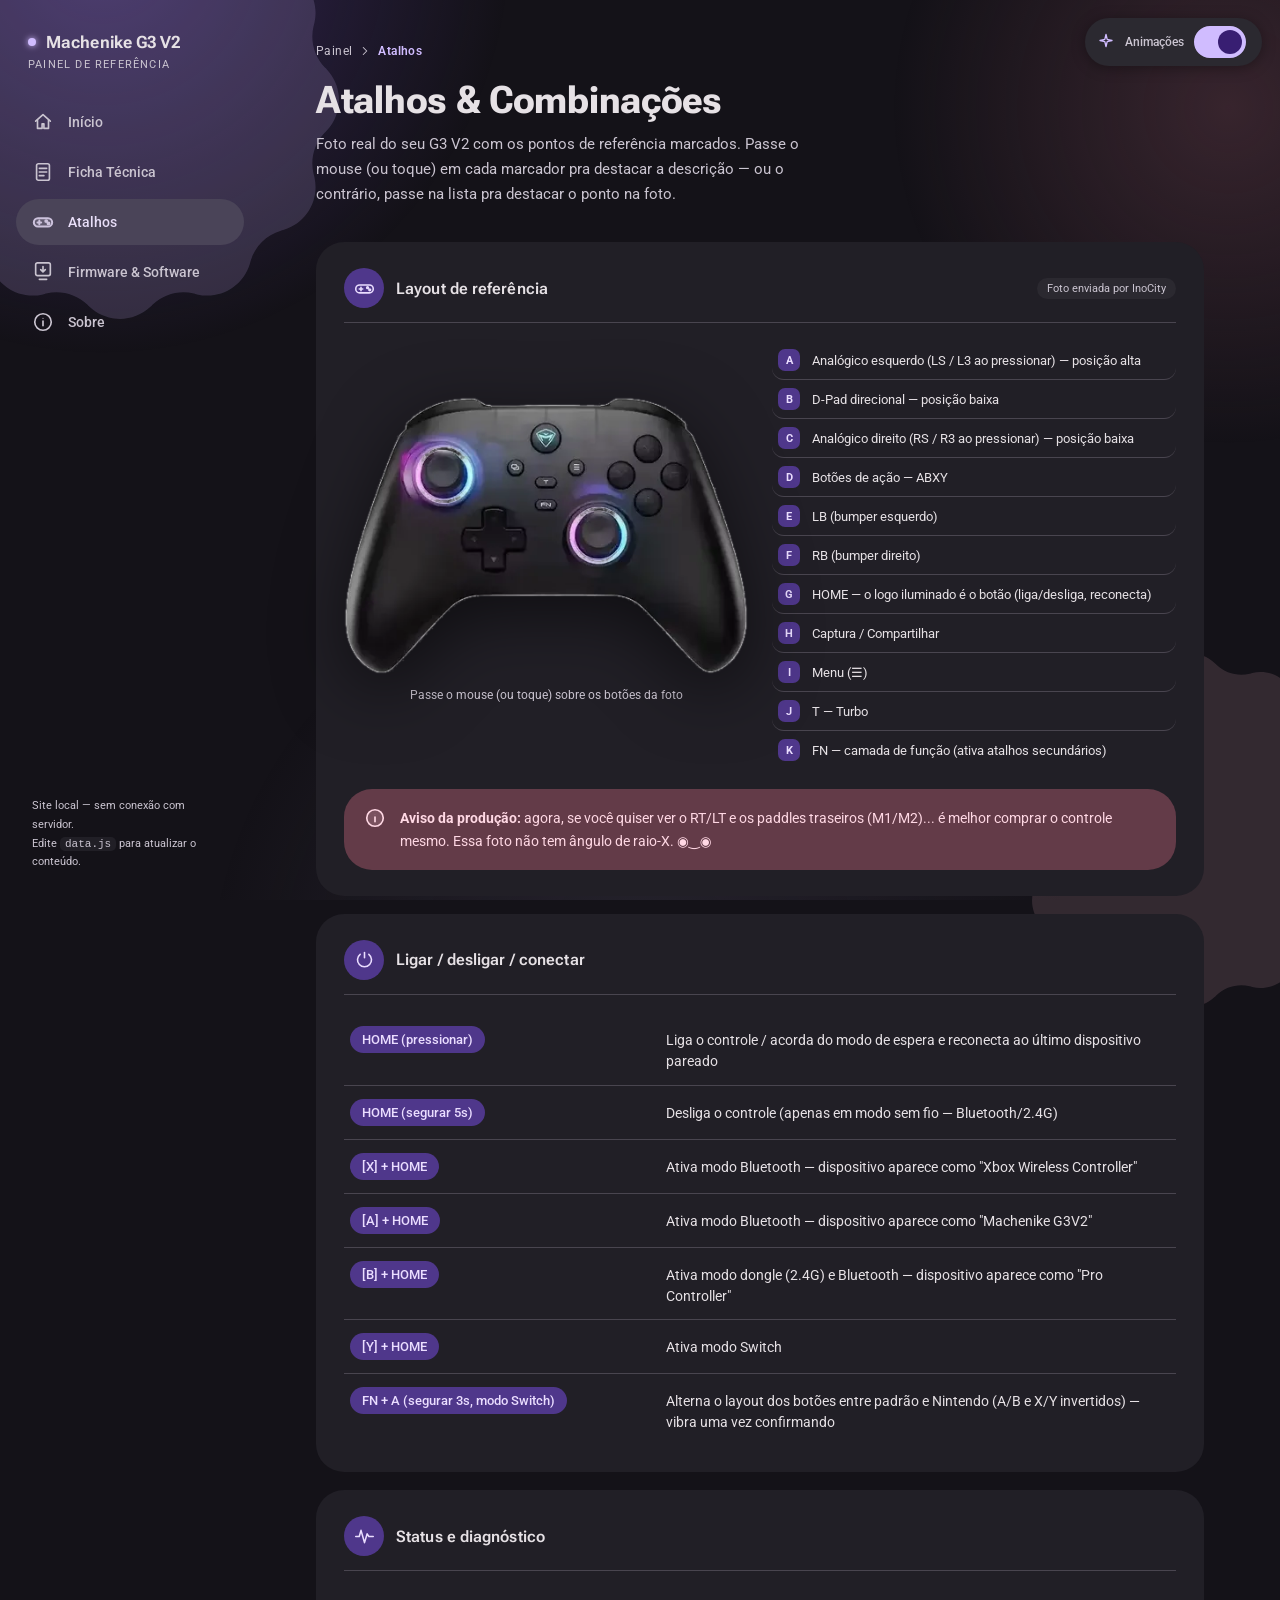
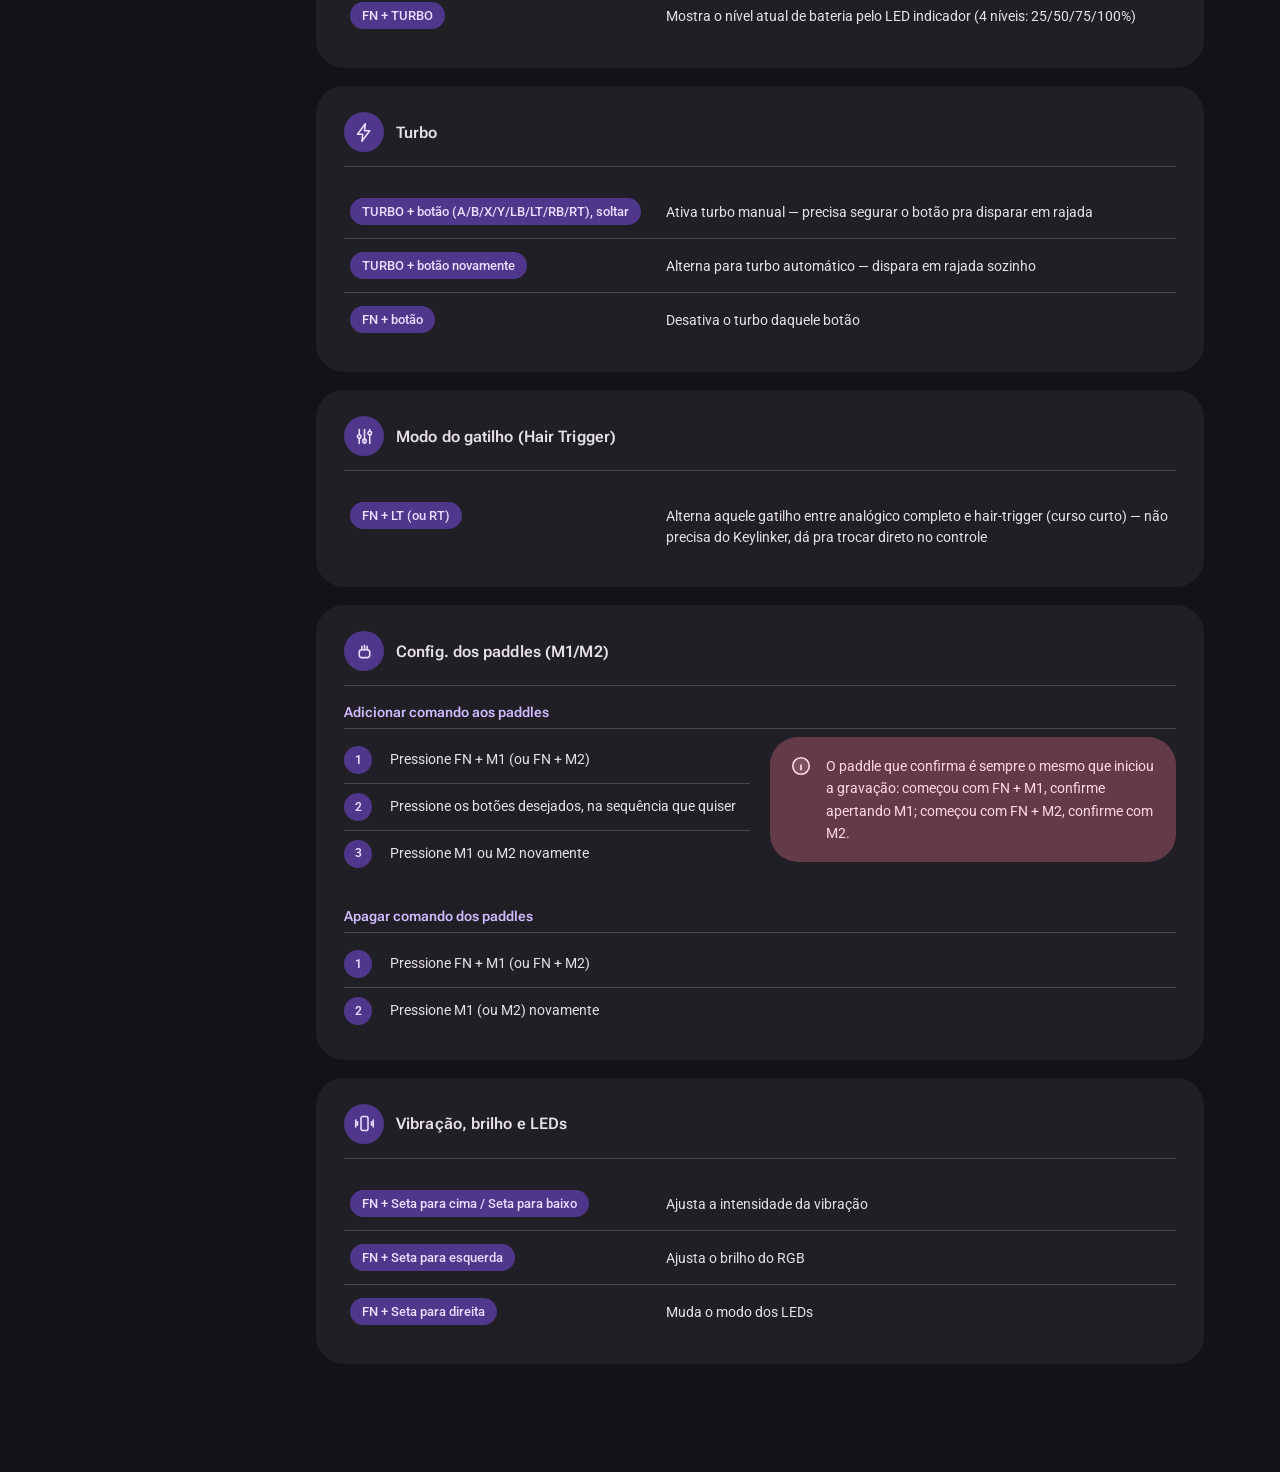
==== commit a75ac40e: "Add files via upload" ====
--- a/atalhos.html
+++ b/atalhos.html
@@ -2,146 +2,12 @@
 <html lang="pt-BR">
 <head>
 <meta charset="UTF-8">
-<meta name="viewport" content="width=device-width, initial-scale=1.0">
-<meta name="color-scheme" content="dark">
-<link rel="icon" type="image/svg+xml" href="favicon.svg">
-<meta name="description" content="Painel de referência não-oficial do Machenike G3 V2: ficha técnica, atalhos de botões e guia de firmware.">
-<title>Atalhos — Machenike G3 V2</title>
-<link rel="stylesheet" href="style.css">
-<script src="fundo-organico.js" defer></script>
-<script src="mdharmony-switch.js" defer></script>
+<meta http-equiv="refresh" content="0; url=index.html#atalhos">
+<link rel="canonical" href="index.html#atalhos">
+<title>Redirecionando…</title>
 </head>
 <body>
-  <fundo-organico largura="460" velocidade="media" opacidade="0.13" style="bottom:-140px; left:-120px; opacity:0;"></fundo-organico>
-  <div id="motion-toggle"></div>
-
-  <div class="shell">
-    <aside class="sidebar" id="sidebar"></aside>
-    <main>
-      <div class="breadcrumb">Painel <span class="micon" data-icon="chevron_right" style="width:14px;height:14px;"></span> <span class="accent">Atalhos</span></div>
-      <h1 class="page-title">Atalhos & Combinações</h1>
-      <p class="page-sub">Foto real do seu G3 V2 com os pontos de referência marcados. Passe o mouse (ou toque) em cada marcador pra destacar a descrição — ou o contrário, passe na lista pra destacar o ponto na foto.</p>
-
-      <div class="panel">
-        <div class="panel__head">
-          <div class="head-left">
-            <div class="icon-chip"><span class="micon" data-icon="gamepad"></span></div>
-            <h2>Layout de referência</h2>
-          </div>
-          <span class="tag">Foto enviada por InoCity</span>
-        </div>
-        <div class="diagram-wrap">
-          <div>
-            <div class="photo-diagram">
-              <img src="controle-foto.png" alt="Foto do controle Machenike G3 V2 com marcadores de referência">
-              <button class="marker" data-letter="A" aria-label="Analógico esquerdo" style="left:24.7%; top:28.5%; width:46px; height:46px; border-radius:50%;"></button>
-              <button class="marker" data-letter="B" aria-label="D-Pad direcional" style="left:36.9%; top:51.6%; width:65px; height:65px; border-radius:50%;"></button>
-              <button class="marker" data-letter="C" aria-label="Analógico direito" style="left:62.9%; top:49.8%; width:46px; height:46px; border-radius:50%;"></button>
-              <button class="marker" data-letter="D" aria-label="Botões de ação" style="left:75.6%; top:28.5%; width:80px; height:80px; border-radius:50%;"></button>
-              <button class="marker" data-letter="E" aria-label="LB" style="left:26.9%; top:2.2%; width:52px; height:22px; border-radius:999px;"></button>
-              <button class="marker" data-letter="F" aria-label="RB" style="left:72.4%; top:2.2%; width:52px; height:22px; border-radius:999px;"></button>
-              <button class="marker" data-letter="G" aria-label="HOME" style="left:50.1%; top:14.9%; width:30px; height:30px; border-radius:50%;"></button>
-              <button class="marker" data-letter="H" aria-label="Captura / Compartilhar" style="left:42.3%; top:25.5%; width:20px; height:20px; border-radius:50%;"></button>
-              <button class="marker" data-letter="I" aria-label="Menu" style="left:57.4%; top:25.3%; width:20px; height:20px; border-radius:50%;"></button>
-              <button class="marker" data-letter="J" aria-label="Turbo" style="left:50.0%; top:30.7%; width:24px; height:16px; border-radius:999px;"></button>
-              <button class="marker" data-letter="K" aria-label="FN" style="left:50.0%; top:38.7%; width:24px; height:16px; border-radius:999px;"></button>
-            </div>
-            <p class="photo-diagram__hint">Passe o mouse (ou toque) sobre os botões da foto</p>
-          </div>
-          <ul class="legend" id="legend">
-            <li data-letter="A"><span class="letter">A</span> Analógico esquerdo (LS / L3 ao pressionar) — posição alta</li>
-            <li data-letter="B"><span class="letter">B</span> D-Pad direcional — posição baixa</li>
-            <li data-letter="C"><span class="letter">C</span> Analógico direito (RS / R3 ao pressionar) — posição baixa</li>
-            <li data-letter="D"><span class="letter">D</span> Botões de ação — ABXY</li>
-            <li data-letter="E"><span class="letter">E</span> LB (bumper esquerdo)</li>
-            <li data-letter="F"><span class="letter">F</span> RB (bumper direito)</li>
-            <li data-letter="G"><span class="letter">G</span> HOME — o logo iluminado é o botão (liga/desliga, reconecta)</li>
-            <li data-letter="H"><span class="letter">H</span> Captura / Compartilhar</li>
-            <li data-letter="I"><span class="letter">I</span> Menu (☰)</li>
-            <li data-letter="J"><span class="letter">J</span> T — Turbo</li>
-            <li data-letter="K"><span class="letter">K</span> FN — camada de função (ativa atalhos secundários)</li>
-          </ul>
-        </div>
-
-        <div class="callout" style="margin-top:20px; margin-bottom:0;">
-          <span class="micon" data-icon="info"></span>
-          <div>
-            <strong>Aviso da produção:</strong> agora, se você quiser ver o RT/LT e os paddles traseiros (M1/M2)... é melhor comprar o controle mesmo. Essa foto não tem ângulo de raio-X. ◉‿◉
-          </div>
-        </div>
-      </div>
-
-      <div id="shortcuts"></div>
-    </main>
-  </div>
-
-  <script src="icons.js"></script>
-  <script src="ripple.js"></script>
-  <script src="data.js"></script>
-  <script src="nav.js"></script>
-  <script>
-    renderSidebar("atalhos.html");
-    renderMotionToggle();
-
-    const container = document.getElementById("shortcuts");
-    container.innerHTML = SHORTCUTS.map((block) => `
-      <div class="panel">
-        <div class="panel__head">
-          <div class="head-left">
-            <div class="icon-chip"><span class="micon" data-icon="${block.icon}"></span></div>
-            <h2>${block.categoria}</h2>
-          </div>
-        </div>
-        ${block.lista ? block.lista.map((item) => `
-          <div class="shortcut-row">
-            <span class="combo">${item.combo}</span>
-            <span class="acao">${item.acao}</span>
-          </div>
-        `).join("") : ""}
-        ${block.subsecoes ? block.subsecoes.map((sub) => `
-          <div class="subsecao">
-            <h3 class="subsecao__titulo">${sub.titulo}</h3>
-            <div class="subsecao__corpo${sub.nota ? " com-nota" : ""}">
-              <ol class="steps">
-                ${sub.passos.map((passo) => `<li>${passo}</li>`).join("")}
-              </ol>
-              ${sub.nota ? `
-                <div class="callout callout--compacta">
-                  <span class="micon" data-icon="info"></span>
-                  <div>${sub.nota}</div>
-                </div>
-              ` : ""}
-            </div>
-          </div>
-        `).join("") : ""}
-      </div>
-    `).join("");
-    hydrateIcons(document);
-
-    /* liga o hover/foco dos marcadores na foto com a linha correspondente
-       na legenda, nos dois sentidos — destaque visual sincronizado. */
-    const markers = document.querySelectorAll(".marker");
-    const legendItems = document.querySelectorAll("#legend li[data-letter]");
-
-    function ativar(letra) {
-      markers.forEach((m) => m.classList.toggle("is-active", m.dataset.letter === letra));
-      legendItems.forEach((li) => li.classList.toggle("is-active", li.dataset.letter === letra));
-    }
-    function desativarTudo() {
-      markers.forEach((m) => m.classList.remove("is-active"));
-      legendItems.forEach((li) => li.classList.remove("is-active"));
-    }
-
-    markers.forEach((m) => {
-      m.addEventListener("mouseenter", () => ativar(m.dataset.letter));
-      m.addEventListener("focus", () => ativar(m.dataset.letter));
-      m.addEventListener("mouseleave", desativarTudo);
-      m.addEventListener("blur", desativarTudo);
-    });
-    legendItems.forEach((li) => {
-      li.addEventListener("mouseenter", () => ativar(li.dataset.letter));
-      li.addEventListener("mouseleave", desativarTudo);
-    });
-  </script>
+  <p>Essa página se mudou — <a href="index.html#atalhos">clique aqui</a> se não for redirecionado automaticamente.</p>
+  <script>location.replace("index.html#atalhos");</script>
 </body>
 </html>
